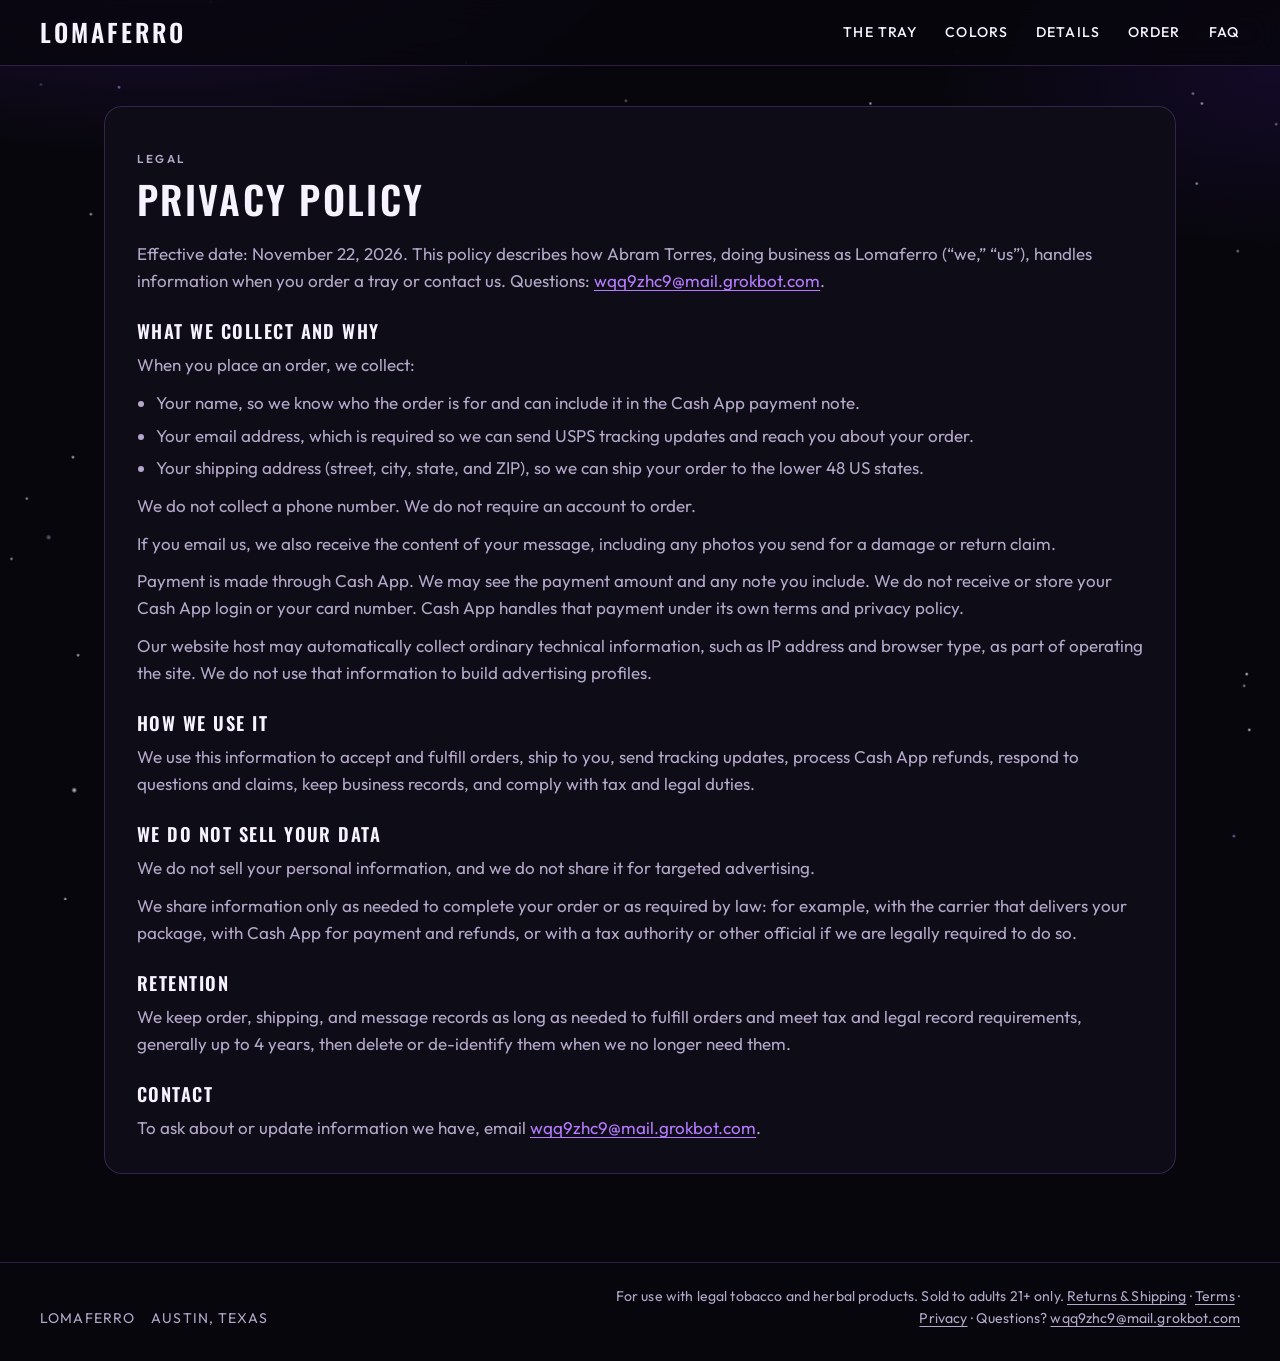
==== privacy.html @ 0be095d4 "Site update: Galaxy Purple, shipping only, new prices, legal pages Co-authored-by: metamane1 <metama" ====
<!DOCTYPE html>
<html lang="en">
<head>
  <meta charset="utf-8">
  <meta name="viewport" content="width=device-width, initial-scale=1">
  <title>Privacy Policy — Lomaferro</title>
  <meta name="description" content="Privacy Policy for Lomaferro. How we collect and use your name, email, and shipping address when you order a rolling tray for legal tobacco and herbal blends.">
  <meta name="theme-color" content="#07060c">
  <link rel="icon" href="assets/favicon.svg" type="image/svg+xml">
  <link rel="stylesheet" href="assets/fonts.css">
  <link rel="stylesheet" href="styles.css">
</head>
<body>
  <div class="cosmos" aria-hidden="true"></div>
  <a class="skip-link" href="#main">Skip to content</a>

  <header class="site-header">
    <a class="wordmark" href="index.html">Lomaferro</a>
    <nav class="nav" aria-label="Primary">
      <a href="index.html#the-tray">The Tray</a>
      <a href="index.html#colors">Colors</a>
      <a href="index.html#details">Details</a>
      <a href="index.html#order">Order</a>
      <a href="index.html#faq">FAQ</a>
    </nav>
  </header>

  <main id="main">
    <section class="policy legal-doc" aria-labelledby="legal-heading">
      <div class="policy-body">
        <p class="eyebrow">Legal</p>
        <h1 id="legal-heading">Privacy Policy</h1>

        <p>Effective date: November 22, 2026. This policy describes how Abram Torres, doing business as Lomaferro (“we,” “us”), handles information when you order a tray or contact us. Questions: <a href="mailto:wqq9zhc9@mail.grokbot.com">wqq9zhc9@mail.grokbot.com</a>.</p>

        <h2>What we collect and why</h2>
        <p>When you place an order, we collect:</p>
        <ul>
          <li>Your name, so we know who the order is for and can include it in the Cash App payment note.</li>
          <li>Your email address, which is required so we can send USPS tracking updates and reach you about your order.</li>
          <li>Your shipping address (street, city, state, and ZIP), so we can ship your order to the lower 48 US states.</li>
        </ul>
        <p>We do not collect a phone number. We do not require an account to order.</p>
        <p>If you email us, we also receive the content of your message, including any photos you send for a damage or return claim.</p>
        <p>Payment is made through Cash App. We may see the payment amount and any note you include. We do not receive or store your Cash App login or your card number. Cash App handles that payment under its own terms and privacy policy.</p>
        <p>Our website host may automatically collect ordinary technical information, such as IP address and browser type, as part of operating the site. We do not use that information to build advertising profiles.</p>

        <h2>How we use it</h2>
        <p>We use this information to accept and fulfill orders, ship to you, send tracking updates, process Cash App refunds, respond to questions and claims, keep business records, and comply with tax and legal duties.</p>

        <h2>We do not sell your data</h2>
        <p>We do not sell your personal information, and we do not share it for targeted advertising.</p>
        <p>We share information only as needed to complete your order or as required by law: for example, with the carrier that delivers your package, with Cash App for payment and refunds, or with a tax authority or other official if we are legally required to do so.</p>

        <h2>Retention</h2>
        <p>We keep order, shipping, and message records as long as needed to fulfill orders and meet tax and legal record requirements, generally up to 4 years, then delete or de-identify them when we no longer need them.</p>

        <h2>Contact</h2>
        <p>To ask about or update information we have, email <a href="mailto:wqq9zhc9@mail.grokbot.com">wqq9zhc9@mail.grokbot.com</a>.</p>
      </div>
    </section>
  </main>

  <footer class="site-footer">
    <div class="footer-brand">
      <span>Lomaferro</span>
      <span>Austin, Texas</span>
    </div>
    <p class="footer-legal">For use with legal tobacco and herbal products. Sold to adults 21+ only. <a href="index.html#policy">Returns &amp; Shipping</a> · <a href="terms.html">Terms</a> · <a href="privacy.html">Privacy</a> · Questions? <a href="mailto:wqq9zhc9@mail.grokbot.com">wqq9zhc9@mail.grokbot.com</a></p>
  </footer>
</body>
</html>
---- assets/fonts.css ----
/* Self-hosted display + body fonts (latin subset) */

@font-face {
  font-family: "Oswald";
  font-style: normal;
  font-weight: 200 700;
  font-display: swap;
  src: url(fonts/oswald-var.woff) format("woff");
}

@font-face {
  font-family: "Outfit";
  font-style: normal;
  font-weight: 100 900;
  font-display: swap;
  src: url(fonts/outfit-var.woff) format("woff");
}
---- styles.css ----
/* Lomaferro — dark Galaxy Purple theme */

:root {
  --bg: #07060c;
  --bg-elev: #0e0c16;
  --bg-card: #13111c;
  --ink: #f6f2ff;
  --muted: #b3a8c9;
  --line: rgba(181, 122, 255, 0.22);
  --accent: #b57aff;
  --accent-2: #7c4dff;
  --accent-deep: #3b1a7a;
  --glow: 0 0 0 1px rgba(181, 122, 255, 0.35), 0 0 28px rgba(124, 77, 255, 0.28);
  --display: "Oswald", "Arial Narrow", "Franklin Gothic Medium", sans-serif;
  --sans: "Outfit", "Segoe UI", "Helvetica Neue", Helvetica, Arial, sans-serif;
  --header-h: 4.15rem;
  --max: 72rem;
  --radius: 18px;
}

*,
*::before,
*::after { box-sizing: border-box; }

html {
  scroll-behavior: smooth;
  scroll-padding-top: calc(var(--header-h) + 0.8rem);
}

body {
  margin: 0;
  font-family: var(--sans);
  font-size: 1.0625rem;
  line-height: 1.6;
  color: var(--ink);
  background: var(--bg);
  -webkit-font-smoothing: antialiased;
  text-rendering: optimizeLegibility;
}

img { max-width: 100%; height: auto; display: block; }

a {
  color: var(--accent);
  text-decoration-thickness: 1px;
  text-underline-offset: 0.18em;
}

a:hover { color: #d7b3ff; }

:focus-visible {
  outline: 2px solid var(--accent);
  outline-offset: 3px;
}

.skip-link {
  position: absolute;
  left: 0.75rem;
  top: -3rem;
  z-index: 100;
  background: var(--ink);
  color: var(--bg);
  padding: 0.5rem 0.85rem;
  border-radius: 4px;
}

.skip-link:focus { top: 0.75rem; }

/* Starfield + nebula */

.cosmos {
  position: fixed;
  inset: 0;
  z-index: 0;
  pointer-events: none;
  background:
    radial-gradient(ellipse 80% 50% at 12% -10%, rgba(90, 40, 170, 0.32), transparent 55%),
    radial-gradient(ellipse 55% 40% at 100% 8%, rgba(50, 20, 110, 0.28), transparent 50%),
    radial-gradient(ellipse 40% 30% at 70% 90%, rgba(80, 30, 140, 0.16), transparent 50%),
    radial-gradient(1px 1px at 63.9% 2.5%, rgba(255,255,255,0.42), transparent 2px),
    radial-gradient(2px 2px at 73.6% 67.7%, rgba(255,255,255,0.79), transparent 3px),
    radial-gradient(1px 1px at 3.2% 9.4%, rgba(180,160,255,0.39), transparent 2px),
    radial-gradient(1px 1px at 56.1% 71.6%, rgba(220,200,255,0.67), transparent 2px),
    radial-gradient(2px 2px at 44.9% 27.8%, rgba(255,255,255,0.77), transparent 3px),
    radial-gradient(1px 1px at 34.0% 15.5%, rgba(220,200,255,0.82), transparent 2px),
    radial-gradient(1px 1px at 9.3% 9.7%, rgba(180,160,255,0.76), transparent 2px),
    radial-gradient(1px 1px at 80.7% 73.0%, rgba(220,200,255,0.57), transparent 2px),
    radial-gradient(1px 1px at 55.2% 82.9%, rgba(220,200,255,0.62), transparent 2px),
    radial-gradient(1px 1px at 70.5% 4.6%, rgba(220,200,255,0.39), transparent 2px),
    radial-gradient(1px 1px at 85.5% 86.6%, rgba(220,200,255,0.48), transparent 2px),
    radial-gradient(1px 1px at 16.3% 35.5%, rgba(180,160,255,0.65), transparent 2px),
    radial-gradient(2px 2px at 60.9% 17.1%, rgba(255,255,255,0.69), transparent 3px),
    radial-gradient(1px 1px at 37.9% 99.0%, rgba(180,160,255,0.63), transparent 2px),
    radial-gradient(1px 1px at 68.5% 84.3%, rgba(255,255,255,0.72), transparent 2px),
    radial-gradient(1px 1px at 80.5% 40.1%, rgba(180,160,255,0.29), transparent 2px),
    radial-gradient(2px 2px at 21.3% 49.9%, rgba(180,160,255,0.78), transparent 3px),
    radial-gradient(1px 1px at 14.3% 14.0%, rgba(180,160,255,0.70), transparent 2px),
    radial-gradient(1px 1px at 74.7% 42.8%, rgba(220,200,255,0.60), transparent 2px),
    radial-gradient(1px 1px at 99.7% 13.8%, rgba(255,255,255,0.55), transparent 2px),
    radial-gradient(1px 1px at 15.3% 16.0%, rgba(180,160,255,0.66), transparent 2px),
    radial-gradient(1px 1px at 38.5% 59.6%, rgba(220,200,255,0.53), transparent 2px),
    radial-gradient(1px 1px at 68.0% 11.5%, rgba(220,200,255,0.78), transparent 2px),
    radial-gradient(1px 1px at 11.2% 43.5%, rgba(180,160,255,0.52), transparent 2px),
    radial-gradient(1px 1px at 97.2% 76.2%, rgba(255,255,255,0.55), transparent 2px),
    radial-gradient(1px 1px at 84.2% 50.8%, rgba(220,200,255,0.37), transparent 2px),
    radial-gradient(1px 1px at 53.9% 77.9%, rgba(255,255,255,0.57), transparent 2px),
    radial-gradient(1px 1px at 48.9% 11.2%, rgba(220,200,255,0.47), transparent 2px),
    radial-gradient(2px 2px at 5.8% 87.8%, rgba(255,255,255,0.82), transparent 3px),
    radial-gradient(1px 1px at 81.6% 97.8%, rgba(255,255,255,0.57), transparent 2px),
    radial-gradient(2px 2px at 66.0% 94.7%, rgba(180,160,255,0.35), transparent 3px),
    radial-gradient(1px 1px at 96.4% 92.9%, rgba(180,160,255,0.70), transparent 2px),
    radial-gradient(2px 2px at 71.3% 39.9%, rgba(220,200,255,0.65), transparent 3px),
    radial-gradient(1px 1px at 90.0% 45.1%, rgba(255,255,255,0.40), transparent 2px),
    radial-gradient(1px 1px at 2.1% 55.4%, rgba(255,255,255,0.60), transparent 2px),
    radial-gradient(1px 1px at 70.8% 5.9%, rgba(255,255,255,0.29), transparent 2px),
    radial-gradient(1px 1px at 7.1% 23.8%, rgba(255,255,255,0.65), transparent 2px),
    radial-gradient(2px 2px at 72.3% 88.2%, rgba(255,255,255,0.60), transparent 3px),
    radial-gradient(1px 1px at 80.7% 19.0%, rgba(220,200,255,0.31), transparent 2px),
    radial-gradient(1px 1px at 42.4% 46.7%, rgba(180,160,255,0.69), transparent 2px),
    radial-gradient(1px 1px at 6.1% 72.8%, rgba(255,255,255,0.73), transparent 2px),
    radial-gradient(1px 1px at 19.2% 53.6%, rgba(255,255,255,0.33), transparent 2px),
    radial-gradient(1px 1px at 46.3% 87.4%, rgba(180,160,255,0.30), transparent 2px),
    radial-gradient(1px 1px at 5.1% 99.9%, rgba(255,255,255,0.75), transparent 2px),
    radial-gradient(1px 1px at 16.6% 48.6%, rgba(220,200,255,0.38), transparent 2px),
    radial-gradient(1px 1px at 16.5% 0.2%, rgba(220,200,255,0.48), transparent 2px),
    radial-gradient(2px 2px at 42.3% 95.7%, rgba(180,160,255,0.85), transparent 3px),
    radial-gradient(1px 1px at 15.5% 29.7%, rgba(180,160,255,0.83), transparent 2px),
    radial-gradient(1px 1px at 74.8% 5.7%, rgba(180,160,255,0.60), transparent 2px),
    radial-gradient(1px 1px at 5.7% 50.8%, rgba(255,255,255,0.76), transparent 2px),
    radial-gradient(1px 1px at 67.5% 23.5%, rgba(180,160,255,0.32), transparent 2px),
    radial-gradient(1px 1px at 57.9% 4.0%, rgba(180,160,255,0.30), transparent 2px),
    radial-gradient(1px 1px at 93.5% 20.4%, rgba(255,255,255,0.68), transparent 2px),
    radial-gradient(1px 1px at 39.6% 67.2%, rgba(220,200,255,0.43), transparent 2px),
    radial-gradient(1px 1px at 0.9% 62.1%, rgba(255,255,255,0.59), transparent 2px),
    radial-gradient(1px 1px at 53.8% 50.6%, rgba(220,200,255,0.33), transparent 2px),
    radial-gradient(1px 1px at 87.9% 37.0%, rgba(180,160,255,0.34), transparent 2px),
    radial-gradient(1px 1px at 61.2% 98.7%, rgba(255,255,255,0.64), transparent 2px),
    radial-gradient(1px 1px at 93.2% 10.4%, rgba(220,200,255,0.78), transparent 2px),
    radial-gradient(1px 1px at 89.0% 74.2%, rgba(220,200,255,0.34), transparent 2px),
    radial-gradient(2px 2px at 71.8% 20.4%, rgba(220,200,255,0.63), transparent 3px),
    radial-gradient(2px 2px at 25.1% 90.8%, rgba(180,160,255,0.28), transparent 3px),
    radial-gradient(1px 1px at 82.9% 4.4%, rgba(255,255,255,0.45), transparent 2px),
    radial-gradient(1px 1px at 16.2% 44.2%, rgba(180,160,255,0.67), transparent 2px),
    radial-gradient(1px 1px at 11.2% 94.5%, rgba(255,255,255,0.66), transparent 2px),
    radial-gradient(1px 1px at 83.5% 58.3%, rgba(255,255,255,0.34), transparent 2px),
    radial-gradient(1px 1px at 30.8% 89.9%, rgba(255,255,255,0.73), transparent 2px),
    radial-gradient(2px 2px at 21.0% 25.0%, rgba(180,160,255,0.31), transparent 3px),
    radial-gradient(1px 1px at 97.4% 74.9%, rgba(255,255,255,0.81), transparent 2px),
    radial-gradient(1px 1px at 97.6% 81.1%, rgba(255,255,255,0.78), transparent 2px),
    radial-gradient(1px 1px at 73.7% 33.2%, rgba(180,160,255,0.81), transparent 2px),
    radial-gradient(2px 2px at 26.7% 78.7%, rgba(255,255,255,0.31), transparent 3px),
    radial-gradient(1px 1px at 22.2% 81.7%, rgba(220,200,255,0.53), transparent 2px),
    radial-gradient(1px 1px at 22.3% 66.0%, rgba(220,200,255,0.49), transparent 2px),
    radial-gradient(1px 1px at 96.7% 27.9%, rgba(220,200,255,0.63), transparent 2px),
    radial-gradient(1px 1px at 93.9% 11.5%, rgba(255,255,255,0.83), transparent 2px),
    radial-gradient(2px 2px at 3.8% 59.7%, rgba(220,200,255,0.46), transparent 3px),
    radial-gradient(1px 1px at 60.6% 51.1%, rgba(180,160,255,0.48), transparent 2px),
    radial-gradient(1px 1px at 25.5% 70.9%, rgba(180,160,255,0.25), transparent 2px),
    radial-gradient(1px 1px at 36.4% 7.0%, rgba(220,200,255,0.65), transparent 2px),
    var(--bg);
}

.site-header,
main,
.site-footer { position: relative; z-index: 1; }

/* Header */

.site-header {
  position: sticky;
  top: 0;
  z-index: 20;
  height: var(--header-h);
  display: flex;
  align-items: center;
  justify-content: space-between;
  gap: 1rem;
  padding: 0 clamp(1.15rem, 4vw, 2.5rem);
  background: color-mix(in srgb, var(--bg) 78%, transparent);
  backdrop-filter: blur(16px);
  -webkit-backdrop-filter: blur(16px);
  border-bottom: 1px solid var(--line);
}

.wordmark {
  font-family: var(--display);
  font-weight: 600;
  font-size: 1.55rem;
  letter-spacing: 0.12em;
  text-transform: uppercase;
  color: var(--ink);
  text-decoration: none;
  line-height: 1;
}

.wordmark:hover { color: var(--accent); }

.nav { display: flex; gap: clamp(0.85rem, 2.6vw, 1.75rem); }

.nav a {
  color: var(--ink);
  text-decoration: none;
  font-size: 0.88rem;
  font-weight: 500;
  letter-spacing: 0.08em;
  text-transform: uppercase;
}

.nav a:hover { color: var(--accent); }

/* Hero */

.hero {
  display: grid;
  grid-template-columns: minmax(0, 1.05fr) minmax(0, 1fr);
  gap: clamp(1.5rem, 5vw, 4rem);
  align-items: center;
  max-width: var(--max);
  margin: 0 auto;
  padding: clamp(1.5rem, 4vw, 3.25rem) clamp(1.15rem, 4vw, 2.5rem) 3.5rem;
}

.hero-copy { min-width: 0; }

.eyebrow {
  margin: 0 0 0.7rem;
  font-size: 0.72rem;
  font-weight: 600;
  letter-spacing: 0.22em;
  text-transform: uppercase;
  color: var(--accent);
}

.hero-copy h1 {
  margin: 0;
  font-family: var(--display);
  font-weight: 700;
  font-size: clamp(4rem, 12vw, 8.25rem);
  line-height: 0.82;
  letter-spacing: -0.03em;
  text-transform: uppercase;
}

.hero-copy h1 span { display: block; }

.hero-tag {
  margin: 1.25rem 0 0;
  font-size: clamp(1.05rem, 2vw, 1.25rem);
  color: var(--muted);
  max-width: 22rem;
}

.hero-cta {
  display: flex;
  align-items: center;
  gap: 1.25rem;
  margin-top: 1.75rem;
}

.price {
  margin: 0;
  font-family: var(--display);
  font-weight: 600;
  font-size: clamp(2.4rem, 5vw, 3.4rem);
  letter-spacing: 0.02em;
  line-height: 1;
}

.price-prefix {
  display: block;
  font-size: 0.32em;
  font-weight: 500;
  letter-spacing: 0.12em;
  text-transform: uppercase;
  margin-bottom: 0.35em;
  color: var(--muted);
}

.hero-figure {
  margin: 0;
  position: relative;
}

.hero-figure::before {
  content: "";
  position: absolute;
  inset: -8% -6%;
  background: radial-gradient(ellipse at center, rgba(124, 77, 255, 0.38), transparent 68%);
  filter: blur(8px);
  z-index: -1;
}

.hero-figure img {
  width: 100%;
  aspect-ratio: 4 / 3;
  object-fit: cover;
  object-position: center 52%;
  border-radius: calc(var(--radius) + 4px);
  box-shadow: var(--glow), 0 30px 60px rgba(0, 0, 0, 0.55);
}

/* Buttons */

.btn {
  display: inline-flex;
  align-items: center;
  justify-content: center;
  padding: 0.85rem 1.45rem;
  border: 0;
  border-radius: 999px;
  background: linear-gradient(180deg, #9b5cff 0%, #6c3ae8 100%);
  color: #fff;
  font-family: var(--sans);
  font-size: 0.92rem;
  font-weight: 600;
  letter-spacing: 0.12em;
  text-transform: uppercase;
  text-decoration: none;
  cursor: pointer;
  box-shadow: 0 0 0 1px rgba(181, 122, 255, 0.45), 0 8px 24px rgba(90, 40, 180, 0.45);
  transition: transform 0.18s ease, box-shadow 0.18s ease, filter 0.18s ease;
}

.btn:hover,
.btn:focus-visible {
  color: #fff;
  filter: brightness(1.08);
  box-shadow: 0 0 0 1px rgba(215, 179, 255, 0.6), 0 10px 28px rgba(124, 77, 255, 0.55);
  transform: translateY(-1px);
}

.btn-ghost {
  background: transparent;
  color: var(--ink);
  box-shadow: inset 0 0 0 1px var(--line);
}

.btn-ghost:hover,
.btn-ghost:focus-visible {
  color: var(--ink);
  background: rgba(181, 122, 255, 0.08);
  filter: none;
}

.btn-pay { min-width: 14rem; }

.btn.is-disabled,
.btn[aria-disabled="true"] {
  opacity: 0.45;
  pointer-events: none;
  transform: none;
  filter: none;
}

/* Features */

.features {
  display: grid;
  grid-template-columns: repeat(4, minmax(0, 1fr));
  gap: 1px;
  max-width: var(--max);
  margin: 0 auto 4.5rem;
  border: 1px solid var(--line);
  border-radius: var(--radius);
  overflow: hidden;
  background: var(--line);
  box-shadow: var(--glow);
}

.feature {
  margin: 0;
  padding: 1.6rem 1.5rem 1.7rem;
  background: var(--bg-elev);
}

.feature-num {
  margin: 0 0 0.7rem;
  font-family: var(--display);
  font-size: 0.85rem;
  letter-spacing: 0.16em;
  color: var(--accent);
}

.feature h2 {
  margin: 0 0 0.45rem;
  font-family: var(--display);
  font-weight: 600;
  font-size: 1.55rem;
  letter-spacing: 0.04em;
  text-transform: uppercase;
  line-height: 1.1;
}

.feature p { margin: 0; color: var(--muted); font-size: 0.98rem; }

/* Product */

.product {
  display: grid;
  grid-template-columns: minmax(0, 0.92fr) minmax(0, 1.08fr);
  gap: clamp(2rem, 5vw, 4.5rem);
  align-items: start;
  max-width: var(--max);
  margin: 0 auto;
  padding: 0 clamp(1.15rem, 4vw, 2.5rem) 5rem;
}

.product-info { position: sticky; top: calc(var(--header-h) + 1.4rem); }

.product-info h2 {
  margin: 0 0 0.35rem;
  font-family: var(--display);
  font-weight: 600;
  font-size: clamp(2.1rem, 4vw, 3.1rem);
  letter-spacing: 0.02em;
  text-transform: uppercase;
  line-height: 1.05;
}

.product-info .price { margin: 0 0 1rem; }

.availability {
  margin: 0 0 1.25rem;
  padding: 0.9rem 1rem;
  background: rgba(124, 77, 255, 0.12);
  border-left: 3px solid var(--accent);
  border-radius: 0 10px 10px 0;
  font-size: 1rem;
}

.lede { margin: 0 0 1.5rem; color: #ddd6ee; }

.dims {
  margin: 0 0 1.75rem;
  padding: 1rem 0 0;
  border-top: 1px solid var(--line);
  display: grid;
  grid-template-columns: auto 1fr;
  gap: 0.2rem 1.25rem;
}

.dims dt {
  margin: 0;
  font-size: 0.7rem;
  font-weight: 600;
  letter-spacing: 0.16em;
  text-transform: uppercase;
  color: var(--muted);
  padding-top: 0.35rem;
}

.dims dd { margin: 0; font-size: 1.05rem; }

.dims .metric {
  display: block;
  color: var(--muted);
  font-size: 0.92rem;
}

.gallery {
  display: grid;
  gap: 1.15rem;
}

.gallery figure { margin: 0; }

.gallery img {
  width: 100%;
  border-radius: var(--radius);
  box-shadow: 0 0 0 1px var(--line), 0 18px 40px rgba(0, 0, 0, 0.4);
}

/* Colors */

.colors {
  max-width: var(--max);
  margin: 0 auto;
  padding: 0 clamp(1.15rem, 4vw, 2.5rem) 5rem;
}

.colors-intro { margin-bottom: 1.75rem; }

.colors-intro h2,
.details h2,
.order-intro h2,
.faq-intro h2,
.policy-body h2 {
  margin: 0;
  font-family: var(--display);
  font-weight: 600;
  font-size: clamp(2.2rem, 5vw, 3.6rem);
  letter-spacing: 0.03em;
  text-transform: uppercase;
  line-height: 1;
}

.colors-note { margin: 0.75rem 0 0; color: var(--muted); }

.color-grid {
  display: grid;
  grid-template-columns: repeat(4, minmax(0, 1fr));
  gap: 1rem;
}

.color-card {
  margin: 0;
  padding: 1.15rem 1.1rem 1.2rem;
  background: var(--bg-card);
  border: 1px solid var(--line);
  border-radius: var(--radius);
  transition: transform 0.2s ease, box-shadow 0.2s ease, border-color 0.2s ease;
}

.color-card:hover {
  transform: translateY(-3px);
  border-color: rgba(181, 122, 255, 0.45);
  box-shadow: var(--glow);
}

.color-card-hero {
  grid-column: 1 / -1;
  display: grid;
  grid-template-columns: auto 1fr;
  gap: 1.25rem;
  align-items: center;
  padding: 1.35rem 1.5rem;
  overflow: visible;
  background:
    linear-gradient(145deg, rgba(90, 40, 170, 0.28), rgba(19, 17, 28, 0.9) 55%),
    var(--bg-card);
  box-shadow: var(--glow);
}

.color-card h3 {
  margin: 0.85rem 0 0.25rem;
  font-family: var(--display);
  font-weight: 600;
  font-size: 1.2rem;
  letter-spacing: 0.06em;
  text-transform: uppercase;
}

.color-card-hero h3 { margin-top: 0; font-size: 1.55rem; }

.color-card-hero .color-copy p:last-child {
  margin: 0.45rem 0 0;
  color: var(--muted);
  font-size: 0.95rem;
}

.color-status {
  margin: 0;
  font-size: 0.78rem;
  letter-spacing: 0.04em;
  color: var(--muted);
}

.color-price {
  margin: 0.25rem 0 0;
  font-size: 0.92rem;
  font-weight: 600;
  letter-spacing: 0.02em;
}

.color-card-hero .color-status { color: var(--accent); font-weight: 600; }

/* Swatches — satin plastic, not metal */

.swatch,
.choice-swatch {
  width: 3.4rem;
  height: 3.4rem;
  border-radius: 50%;
  box-shadow: inset 0 1px 1px rgba(255, 255, 255, 0.12), 0 0 0 1px rgba(255, 255, 255, 0.08);
  flex-shrink: 0;
}

.color-card-hero .swatch {
  width: 5.6rem;
  height: 5.6rem;
}

.swatch-galaxy,
.choice-swatch.swatch-galaxy {
  background:
    radial-gradient(circle at 32% 28%, rgba(200, 170, 255, 0.55), transparent 38%),
    radial-gradient(1.5px 1.5px at 28% 62%, rgba(255, 255, 255, 0.7), transparent),
    radial-gradient(1px 1px at 62% 30%, rgba(255, 255, 255, 0.55), transparent),
    radial-gradient(1.2px 1.2px at 74% 68%, rgba(220, 200, 255, 0.65), transparent),
    radial-gradient(1px 1px at 44% 80%, rgba(255, 255, 255, 0.4), transparent),
    linear-gradient(145deg, #5a3d9a 0%, #2a1b52 48%, #1a1238 100%);
}

.swatch-glow,
.choice-swatch.swatch-glow {
  background:
    radial-gradient(circle at 50% 50%, #d8ff9a 0%, #7dff6a 38%, #2f6b28 100%);
  box-shadow: inset 0 1px 1px rgba(255, 255, 255, 0.25), 0 0 16px rgba(125, 255, 106, 0.45);
}

.swatch-black,
.choice-swatch.swatch-black {
  background: linear-gradient(145deg, #2a2a2c, #0c0c0d);
}

.swatch-white,
.choice-swatch.swatch-white {
  background: linear-gradient(145deg, #ffffff, #e7e4dc);
}

.swatch-navy,
.choice-swatch.swatch-navy {
  background: linear-gradient(145deg, #2a3f6a, #10182c);
}

/* Details */

.details {
  max-width: var(--max);
  margin: 0 auto;
  padding: 0 clamp(1.15rem, 4vw, 2.5rem) 5rem;
}

.details-inner {
  padding: 2rem clamp(1.25rem, 3vw, 2rem);
  background: var(--bg-elev);
  border: 1px solid var(--line);
  border-radius: var(--radius);
}

.detail-grid {
  list-style: none;
  margin: 1.5rem 0 0;
  padding: 0;
  display: grid;
  grid-template-columns: repeat(3, minmax(0, 1fr));
  gap: 1.5rem;
}

.detail-grid h3 {
  margin: 0 0 0.35rem;
  font-family: var(--display);
  font-weight: 600;
  letter-spacing: 0.08em;
  text-transform: uppercase;
  font-size: 1.05rem;
}

.detail-grid p { margin: 0; color: var(--muted); }

/* Order */

.order {
  max-width: var(--max);
  margin: 0 auto;
  padding: 0 clamp(1.15rem, 4vw, 2.5rem) 5.5rem;
}

.order-intro { margin-bottom: 1.75rem; }

.order-lead { margin: 0.75rem 0 0; color: var(--muted); font-size: 1.08rem; }

.order-flow {
  display: grid;
  gap: 1.25rem;
}

.order-step {
  margin: 0;
  padding: 1.35rem 1.25rem 1.5rem;
  border: 1px solid var(--line);
  border-radius: var(--radius);
  background: var(--bg-card);
  min-width: 0;
}

.order-step legend {
  font-family: var(--display);
  font-weight: 600;
  letter-spacing: 0.1em;
  text-transform: uppercase;
  padding: 0 0.4rem;
  color: var(--accent);
}

.choice-grid {
  display: grid;
  grid-template-columns: 1.35fr repeat(4, minmax(0, 1fr));
  gap: 0.75rem;
}

.choice-grid-two { grid-template-columns: 1fr 1fr; }

.choice {
  display: flex;
  gap: 0.75rem;
  align-items: center;
  margin: 0;
  padding: 0.85rem 0.85rem;
  border: 1px solid var(--line);
  border-radius: 14px;
  background: var(--bg-elev);
  cursor: pointer;
  min-width: 0;
  transition: border-color 0.18s ease, box-shadow 0.18s ease, background 0.18s ease;
}

.choice:hover { border-color: rgba(181, 122, 255, 0.5); }

.choice:has(input:checked),
.choice:has(input:focus-visible) {
  border-color: var(--accent);
  box-shadow: var(--glow);
  background: rgba(124, 77, 255, 0.12);
}

.choice input {
  position: absolute;
  opacity: 0;
  pointer-events: none;
}

.choice-swatch { width: 2.4rem; height: 2.4rem; }

.choice-text { display: flex; flex-direction: column; min-width: 0; }

.choice-name {
  font-weight: 600;
  letter-spacing: 0.02em;
}

.choice-meta {
  font-size: 0.78rem;
  color: var(--muted);
  line-height: 1.35;
}

.choice-hero { background: linear-gradient(145deg, rgba(90, 40, 170, 0.22), var(--bg-elev) 60%); }

.bundle-opt {
  display: flex;
  gap: 0.6rem;
  align-items: flex-start;
  margin: 1rem 0 0;
  color: var(--muted);
  font-size: 0.95rem;
  cursor: pointer;
}

.bundle-opt input {
  margin-top: 0.25rem;
  accent-color: var(--accent);
}

#color-two {
  margin-top: 1rem;
}

#color-two .eyebrow {
  margin-bottom: 0.65rem;
}

.ship-note,
.pay-help,
.age-note {
  margin: 0.9rem 0 0;
  color: var(--muted);
  font-size: 0.95rem;
}

.note-builder {
  display: grid;
  gap: 1rem;
  margin-top: 1rem;
}

.field { display: grid; gap: 0.35rem; font-size: 0.85rem; font-weight: 600; letter-spacing: 0.04em; }

.field[hidden] { display: none !important; }

.field input,
.field textarea {
  width: 100%;
  padding: 0.7rem 0.8rem;
  border: 1px solid var(--line);
  border-radius: 10px;
  background: var(--bg);
  color: var(--ink);
  font-family: var(--sans);
  font-size: 1rem;
  font-weight: 400;
  letter-spacing: 0;
}

.field textarea { resize: vertical; min-height: 4.5rem; }

.note-preview {
  padding: 1rem;
  border-radius: 12px;
  background: var(--bg);
  border: 1px dashed var(--line);
}

.note-label {
  display: block;
  font-size: 0.72rem;
  letter-spacing: 0.14em;
  text-transform: uppercase;
  color: var(--muted);
  margin-bottom: 0.4rem;
}

.note-text {
  margin: 0 0 0.85rem;
  font-size: 1rem;
  line-height: 1.45;
  word-break: break-word;
}

.order-total {
  margin: 1.15rem 0 0.9rem;
  font-family: var(--display);
  font-size: 1.35rem;
  letter-spacing: 0.04em;
  text-transform: uppercase;
}

/* FAQ */

.faq {
  max-width: var(--max);
  margin: 0 auto;
  padding: 0 clamp(1.15rem, 4vw, 2.5rem) 5rem;
}

.faq-intro { margin-bottom: 1.75rem; }

.faq-list {
  list-style: none;
  margin: 0;
  padding: 0;
  border: 1px solid var(--line);
  border-radius: var(--radius);
  background: var(--bg-card);
  overflow: hidden;
}

.faq-item {
  margin: 0;
  padding: 1.25rem 1.35rem 1.35rem;
  border-top: 1px solid var(--line);
}

.faq-item:first-child { border-top: 0; }

.faq-item h3 {
  margin: 0 0 0.4rem;
  font-family: var(--display);
  font-weight: 600;
  letter-spacing: 0.08em;
  text-transform: uppercase;
  font-size: 1.05rem;
}

.faq-item p { margin: 0; color: var(--muted); }

/* Policy */

.policy {
  max-width: var(--max);
  margin: 0 auto;
  padding: 0 clamp(1.15rem, 4vw, 2.5rem) 5.5rem;
}

.policy-body {
  padding: 2rem clamp(1.25rem, 3vw, 2rem);
  background: var(--bg-elev);
  border: 1px solid var(--line);
  border-radius: var(--radius);
}

.policy-body ul {
  list-style: none;
  margin: 1.35rem 0 0;
  padding: 0;
  display: grid;
  gap: 1rem;
}

.policy-body li { margin: 0; color: var(--muted); }

.policy-body strong { color: var(--ink); font-weight: 600; }

.age-note { margin: 0.75rem 0 1rem; }

.age-note a { color: var(--accent); }

/* Footer */

.site-footer {
  display: flex;
  justify-content: space-between;
  align-items: flex-end;
  gap: 1rem 2rem;
  padding: 1.4rem clamp(1.15rem, 4vw, 2.5rem) 2rem;
  border-top: 1px solid var(--line);
  color: var(--muted);
  font-size: 0.88rem;
}

.footer-brand {
  display: flex;
  gap: 1rem;
  letter-spacing: 0.08em;
  text-transform: uppercase;
  flex-shrink: 0;
}

.footer-legal {
  margin: 0;
  max-width: 40rem;
  line-height: 1.55;
  letter-spacing: 0.01em;
  text-align: right;
}

.footer-legal a {
  color: var(--muted);
  text-underline-offset: 0.18em;
}

.footer-legal a:hover { color: var(--accent); }


/* 3D viewer */

.viewer {
  max-width: var(--max);
  margin: 0 auto 4.5rem;
  padding: 0 clamp(1.15rem, 4vw, 2.5rem);
}

.viewer-frame {
  position: relative;
  aspect-ratio: 16 / 10;
  border-radius: calc(var(--radius) + 4px);
  overflow: hidden;
  background:
    radial-gradient(ellipse at 50% 55%, rgba(90, 40, 170, 0.28), transparent 58%),
    #0a0812;
  box-shadow: var(--glow), 0 30px 60px rgba(0, 0, 0, 0.5);
}

.viewer-frame model-viewer {
  display: block;
  width: 100%;
  height: 100%;
  background: transparent;
  --poster-color: transparent;
  --progress-bar-height: 0px;
  --progress-bar-color: transparent;
}

.viewer-frame model-viewer::part(default-progress-bar) {
  display: none;
}

.viewer-hint {
  margin: 0.85rem 0 0;
  text-align: center;
  color: var(--muted);
  font-size: 0.82rem;
  letter-spacing: 0.12em;
  text-transform: uppercase;
}

/* Responsive */

@media (max-width: 980px) {
  .hero,
  .product { grid-template-columns: 1fr; }
  .product-info { position: static; }
  .hero-copy h1 { font-size: clamp(3.4rem, 16vw, 6.2rem); }
  .color-grid {
    grid-template-columns: repeat(2, minmax(0, 1fr));
  }
  .color-card-hero { grid-column: 1 / -1; }
  .choice-grid { grid-template-columns: 1fr; }
  .features { grid-template-columns: 1fr; }
  .detail-grid { grid-template-columns: 1fr; }
}

@media (max-width: 640px) {
  .viewer-frame { aspect-ratio: 1 / 1; }
  .site-header { height: auto; min-height: var(--header-h); flex-wrap: wrap; padding-top: 0.7rem; padding-bottom: 0.7rem; }
  .nav { width: 100%; justify-content: space-between; gap: 0.5rem; }
  .nav a { font-size: 0.75rem; letter-spacing: 0.06em; }
  .hero { padding-top: 1.1rem; }
  .choice-grid-two { grid-template-columns: 1fr; }
  .hero-cta { flex-wrap: wrap; }
  .site-footer { flex-direction: column; align-items: flex-start; gap: 0.7rem; }
  .footer-legal { text-align: left; max-width: none; }
  .nav { flex-wrap: wrap; }
}

/* Light polish: micro-interactions */

.nav a,
.wordmark {
  transition: color 0.18s ease;
}

.field input,
.field textarea {
  transition: border-color 0.18s ease, box-shadow 0.18s ease;
}

.field input:focus-visible,
.field textarea:focus-visible {
  border-color: var(--accent);
  box-shadow: 0 0 0 3px rgba(124, 77, 255, 0.28);
}

.color-card .swatch {
  transition: transform 0.22s ease, box-shadow 0.22s ease;
}

.choice:has(input:checked) {
  box-shadow: var(--glow), inset 0 0 0 1px rgba(181, 122, 255, 0.4);
}

.choice:has(input:checked) .choice-swatch {
  box-shadow:
    inset 0 1px 1px rgba(255, 255, 255, 0.12),
    0 0 0 2px var(--bg-elev),
    0 0 0 4px var(--accent);
}

.btn-ghost.is-copied {
  color: var(--ink);
  background: rgba(181, 122, 255, 0.16);
  box-shadow: inset 0 0 0 1px var(--accent);
}

@media (prefers-reduced-motion: no-preference) {
  .hero-copy {
    animation: fade-rise 0.75s ease both;
  }

  .hero-figure {
    animation: fade-rise 0.85s ease both 0.1s;
  }

  .hero-cta .btn {
    animation: cta-pulse 2.8s ease-in-out 1.1s infinite;
  }

  .hero-cta .btn:hover,
  .hero-cta .btn:focus-visible {
    animation: none;
  }

  .reveal {
    opacity: 0;
    transform: translateY(18px);
    transition: opacity 0.7s ease, transform 0.7s ease;
  }

  .reveal.is-in {
    opacity: 1;
    transform: none;
  }

  .color-card:hover .swatch {
    transform: scale(1.06);
  }

  .btn-ghost.is-copied {
    animation: copy-flash 0.45s ease;
  }
}

@keyframes fade-rise {
  from { opacity: 0; transform: translateY(16px); }
  to { opacity: 1; transform: none; }
}

@keyframes cta-pulse {
  0%, 100% {
    box-shadow: 0 0 0 1px rgba(181, 122, 255, 0.45), 0 8px 24px rgba(90, 40, 180, 0.45);
  }
  50% {
    box-shadow:
      0 0 0 1px rgba(215, 179, 255, 0.7),
      0 8px 28px rgba(124, 77, 255, 0.7),
      0 0 36px rgba(124, 77, 255, 0.42);
  }
}

@keyframes copy-flash {
  0% { transform: scale(1); }
  40% { transform: scale(1.04); }
  100% { transform: scale(1); }
}

@media (prefers-reduced-motion: reduce) {
  html { scroll-behavior: auto; }
  .btn,
  .color-card,
  .color-card .swatch,
  .nav a,
  .wordmark,
  .field input,
  .field textarea,
  .choice {
    transition: none;
  }

  .hero-copy,
  .hero-figure,
  .hero-cta .btn,
  .btn-ghost.is-copied {
    animation: none;
  }

  .reveal {
    opacity: 1;
    transform: none;
  }
}


/* Holiday bundle banner — new rules only */

.bundle-banner {
  display: flex;
  align-items: center;
  gap: 0.75rem;
  padding: 0.5rem clamp(1.15rem, 4vw, 2.5rem);
  background: color-mix(in srgb, var(--accent-deep) 34%, var(--bg-elev));
  border-bottom: 1px solid var(--line);
  color: var(--ink);
  font-family: var(--sans);
  font-size: 0.88rem;
  line-height: 1.4;
  overflow: hidden;
}

.bundle-banner[hidden] { display: none !important; }

.bundle-banner-text {
  margin: 0;
  flex: 1;
  text-align: center;
}

.bundle-banner-text a {
  color: var(--accent);
  font-weight: 600;
  letter-spacing: 0.08em;
  text-transform: uppercase;
  text-decoration: none;
}

.bundle-banner-text a:hover,
.bundle-banner-text a:focus-visible {
  color: var(--ink);
}

.bundle-banner-close {
  flex-shrink: 0;
  width: 2rem;
  height: 2rem;
  padding: 0;
  border: 0;
  border-radius: var(--radius);
  background: transparent;
  color: var(--muted);
  font-family: var(--sans);
  font-size: 1.35rem;
  line-height: 1;
  cursor: pointer;
}

.bundle-banner-close:hover,
.bundle-banner-close:focus-visible {
  color: var(--ink);
}

@media (prefers-reduced-motion: reduce) {
  .bundle-banner { transition: none; }
}


/* Checkout totals — new rules only */

.checkout-item { margin: 0; }

.checkout-totals {
  list-style: none;
  margin: 1rem 0 0;
  padding: 1rem 1.1rem;
  border: 1px solid var(--line);
  border-radius: var(--radius);
  background: var(--bg);
  display: grid;
  gap: 0.45rem;
}

.checkout-totals li {
  display: flex;
  justify-content: space-between;
  gap: 1rem;
  color: var(--muted);
}

.checkout-totals .checkout-grand {
  margin-top: 0.2rem;
  padding-top: 0.5rem;
  border-top: 1px solid var(--line);
  color: var(--ink);
  font-family: var(--display);
  font-size: 1.15rem;
  letter-spacing: 0.04em;
  text-transform: uppercase;
}

.field select {
  width: 100%;
  padding: 0.7rem 0.8rem;
  border: 1px solid var(--line);
  border-radius: 10px;
  background: var(--bg);
  color: var(--ink);
  font-family: var(--sans);
  font-size: 1rem;
  font-weight: 400;
  letter-spacing: 0;
}

.age-confirm {
  display: flex;
  align-items: flex-start;
  gap: 0.55rem;
  cursor: pointer;
}

.age-confirm input {
  margin-top: 0.3rem;
  accent-color: var(--accent);
}

/* Standalone terms / privacy pages */

.legal-doc {
  padding-top: 2.5rem;
}

.legal-doc .policy-body h1 {
  margin: 0;
  font-family: var(--display);
  font-weight: 600;
  letter-spacing: 0.06em;
  text-transform: uppercase;
  font-size: clamp(1.8rem, 4vw, 2.4rem);
}

.legal-doc .policy-body h2 {
  margin: 1.75rem 0 0.5rem;
  font-family: var(--display);
  font-weight: 600;
  letter-spacing: 0.08em;
  text-transform: uppercase;
  font-size: 1.15rem;
}

.legal-doc .policy-body p {
  margin: 0.65rem 0 0;
  color: var(--muted);
}

.legal-doc .policy-body ul {
  list-style: disc;
  margin: 0.65rem 0 0 1.2rem;
  padding: 0;
  display: block;
}

.legal-doc .policy-body li {
  margin: 0.35rem 0 0;
}

.legal-placeholder {
  color: var(--accent);
  font-weight: 600;
}
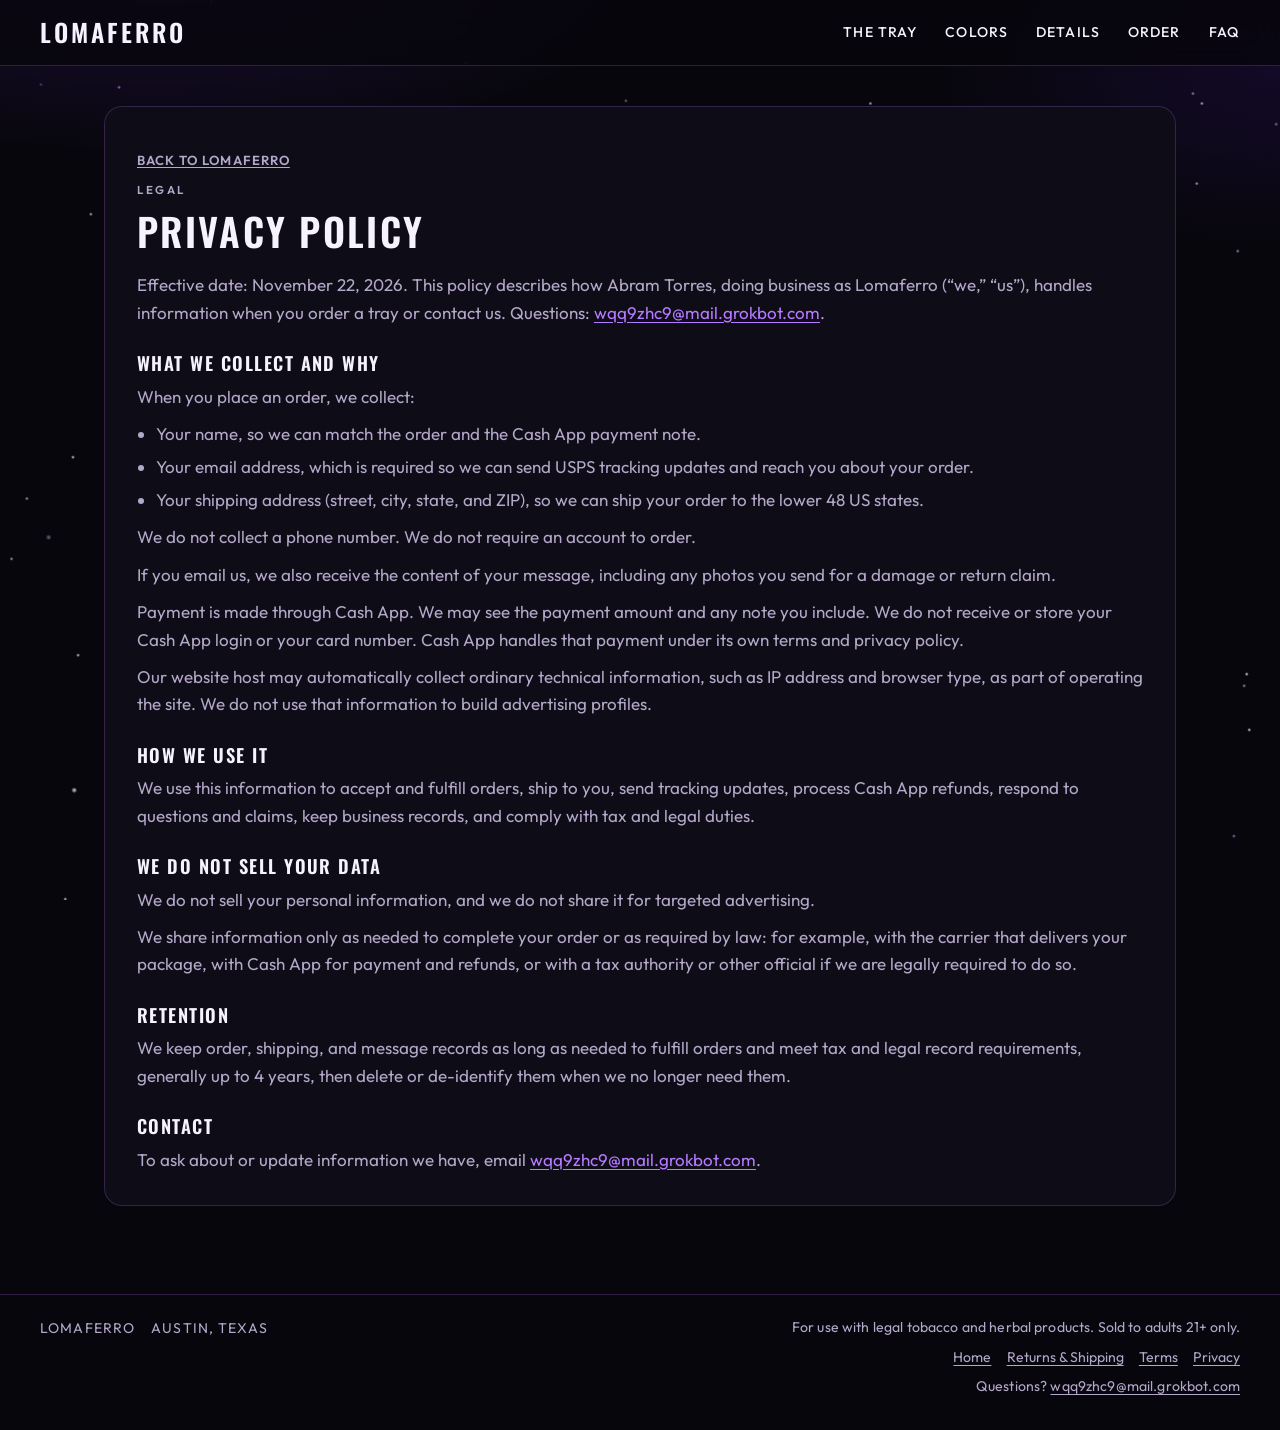
==== commit 5c730426: "Polish copy, mobile spacing, and legal page links Co-authored-by: metamane1 <metamane1@users.noreply" ====
--- a/privacy.html
+++ b/privacy.html
@@ -28,6 +28,7 @@
   <main id="main">
     <section class="policy legal-doc" aria-labelledby="legal-heading">
       <div class="policy-body">
+        <p class="legal-back"><a href="index.html">Back to Lomaferro</a></p>
         <p class="eyebrow">Legal</p>
         <h1 id="legal-heading">Privacy Policy</h1>
 
@@ -36,7 +37,7 @@
         <h2>What we collect and why</h2>
         <p>When you place an order, we collect:</p>
         <ul>
-          <li>Your name, so we know who the order is for and can include it in the Cash App payment note.</li>
+          <li>Your name, so we can match the order and the Cash App payment note.</li>
           <li>Your email address, which is required so we can send USPS tracking updates and reach you about your order.</li>
           <li>Your shipping address (street, city, state, and ZIP), so we can ship your order to the lower 48 US states.</li>
         </ul>
@@ -66,7 +67,16 @@
       <span>Lomaferro</span>
       <span>Austin, Texas</span>
     </div>
-    <p class="footer-legal">For use with legal tobacco and herbal products. Sold to adults 21+ only. <a href="index.html#policy">Returns &amp; Shipping</a> · <a href="terms.html">Terms</a> · <a href="privacy.html">Privacy</a> · Questions? <a href="mailto:wqq9zhc9@mail.grokbot.com">wqq9zhc9@mail.grokbot.com</a></p>
+    <div class="footer-meta">
+      <p class="footer-legal">For use with legal tobacco and herbal products. Sold to adults 21+ only.</p>
+      <nav class="footer-links" aria-label="Footer">
+        <a href="index.html">Home</a>
+        <a href="index.html#policy">Returns &amp; Shipping</a>
+        <a href="terms.html">Terms</a>
+        <a href="privacy.html">Privacy</a>
+      </nav>
+      <p class="footer-contact">Questions? <a href="mailto:wqq9zhc9@mail.grokbot.com">wqq9zhc9@mail.grokbot.com</a></p>
+    </div>
   </footer>
 </body>
 </html>
--- a/styles.css
+++ b/styles.css
@@ -218,6 +218,7 @@
   max-width: var(--max);
   margin: 0 auto;
   padding: clamp(1.5rem, 4vw, 3.25rem) clamp(1.15rem, 4vw, 2.5rem) 3.5rem;
+  overflow: hidden;
 }
 
 .hero-copy { min-width: 0; }
@@ -274,6 +275,15 @@
   text-transform: uppercase;
   margin-bottom: 0.35em;
   color: var(--muted);
+}
+
+.price-suffix {
+  font-size: 0.38em;
+  font-weight: 500;
+  letter-spacing: 0.08em;
+  text-transform: uppercase;
+  color: var(--muted);
+  margin-left: 0.2em;
 }
 
 .hero-figure {
@@ -685,13 +695,14 @@
 
 .choice-grid {
   display: grid;
-  grid-template-columns: 1.35fr repeat(4, minmax(0, 1fr));
+  grid-template-columns: repeat(4, minmax(0, 1fr));
   gap: 0.75rem;
 }
 
 .choice-grid-two { grid-template-columns: 1fr 1fr; }
 
 .choice {
+  position: relative;
   display: flex;
   gap: 0.75rem;
   align-items: center;
@@ -735,7 +746,10 @@
   line-height: 1.35;
 }
 
-.choice-hero { background: linear-gradient(145deg, rgba(90, 40, 170, 0.22), var(--bg-elev) 60%); }
+.choice-hero {
+  grid-column: 1 / -1;
+  background: linear-gradient(145deg, rgba(90, 40, 170, 0.22), var(--bg-elev) 60%);
+}
 
 .bundle-opt {
   display: flex;
@@ -779,7 +793,8 @@
 .field[hidden] { display: none !important; }
 
 .field input,
-.field textarea {
+.field textarea,
+.field select {
   width: 100%;
   padding: 0.7rem 0.8rem;
   border: 1px solid var(--line);
@@ -900,7 +915,7 @@
 .site-footer {
   display: flex;
   justify-content: space-between;
-  align-items: flex-end;
+  align-items: flex-start;
   gap: 1rem 2rem;
   padding: 1.4rem clamp(1.15rem, 4vw, 2.5rem) 2rem;
   border-top: 1px solid var(--line);
@@ -916,20 +931,44 @@
   flex-shrink: 0;
 }
 
-.footer-legal {
-  margin: 0;
-  max-width: 40rem;
+.footer-meta {
+  max-width: 36rem;
+  text-align: right;
+}
+
+.footer-legal,
+.footer-contact {
+  margin: 0;
   line-height: 1.55;
   letter-spacing: 0.01em;
-  text-align: right;
-}
-
-.footer-legal a {
+}
+
+.footer-links {
+  display: flex;
+  flex-wrap: wrap;
+  justify-content: flex-end;
+  gap: 0.35rem 0.95rem;
+  margin: 0.45rem 0;
+}
+
+.footer-links a,
+.footer-contact a,
+.legal-back a {
   color: var(--muted);
   text-underline-offset: 0.18em;
 }
 
-.footer-legal a:hover { color: var(--accent); }
+.footer-links a:hover,
+.footer-contact a:hover,
+.legal-back a:hover { color: var(--accent); }
+
+.legal-back {
+  margin: 0 0 1rem;
+  font-size: 0.82rem;
+  font-weight: 600;
+  letter-spacing: 0.08em;
+  text-transform: uppercase;
+}
 
 
 /* 3D viewer */
@@ -985,22 +1024,45 @@
     grid-template-columns: repeat(2, minmax(0, 1fr));
   }
   .color-card-hero { grid-column: 1 / -1; }
-  .choice-grid { grid-template-columns: 1fr; }
-  .features { grid-template-columns: 1fr; }
+  .choice-grid { grid-template-columns: 1fr 1fr; }
+  .features { grid-template-columns: 1fr 1fr; }
   .detail-grid { grid-template-columns: 1fr; }
 }
 
 @media (max-width: 640px) {
+  html { scroll-padding-top: 6.5rem; }
+  .viewer { margin-bottom: 2.75rem; }
   .viewer-frame { aspect-ratio: 1 / 1; }
+  .features { grid-template-columns: 1fr; margin-bottom: 2.75rem; }
+  .product,
+  .colors,
+  .details,
+  .faq { padding-bottom: 3rem; }
+  .order,
+  .policy { padding-bottom: 3.25rem; }
   .site-header { height: auto; min-height: var(--header-h); flex-wrap: wrap; padding-top: 0.7rem; padding-bottom: 0.7rem; }
-  .nav { width: 100%; justify-content: space-between; gap: 0.5rem; }
-  .nav a { font-size: 0.75rem; letter-spacing: 0.06em; }
-  .hero { padding-top: 1.1rem; }
-  .choice-grid-two { grid-template-columns: 1fr; }
+  .nav { width: 100%; justify-content: space-between; gap: 0.4rem 0.7rem; flex-wrap: wrap; }
+  .nav a { font-size: 0.72rem; letter-spacing: 0.05em; }
+  .hero { padding-top: 1.1rem; padding-bottom: 2.25rem; }
+  .choice-grid,
+  .choice-grid-two,
+  .color-grid { grid-template-columns: 1fr; }
   .hero-cta { flex-wrap: wrap; }
-  .site-footer { flex-direction: column; align-items: flex-start; gap: 0.7rem; }
-  .footer-legal { text-align: left; max-width: none; }
-  .nav { flex-wrap: wrap; }
+  .site-footer { flex-direction: column; align-items: flex-start; gap: 0.85rem; }
+  .footer-meta { text-align: left; max-width: none; }
+  .footer-links { justify-content: flex-start; }
+  .bundle-banner { align-items: flex-start; }
+  .bundle-banner-text { text-align: left; }
+}
+
+@media (min-width: 700px) {
+  .address-fields {
+    grid-template-columns: 1.4fr 0.7fr;
+  }
+
+  .address-fields .field:nth-child(-n+4) {
+    grid-column: 1 / -1;
+  }
 }
 
 /* Light polish: micro-interactions */
@@ -1011,12 +1073,14 @@
 }
 
 .field input,
-.field textarea {
+.field textarea,
+.field select {
   transition: border-color 0.18s ease, box-shadow 0.18s ease;
 }
 
 .field input:focus-visible,
-.field textarea:focus-visible {
+.field textarea:focus-visible,
+.field select:focus-visible {
   border-color: var(--accent);
   box-shadow: 0 0 0 3px rgba(124, 77, 255, 0.28);
 }
@@ -1112,6 +1176,7 @@
   .wordmark,
   .field input,
   .field textarea,
+  .field select,
   .choice {
     transition: none;
   }
@@ -1133,6 +1198,8 @@
 /* Holiday bundle banner — new rules only */
 
 .bundle-banner {
+  position: relative;
+  z-index: 1;
   display: flex;
   align-items: center;
   gap: 0.75rem;
